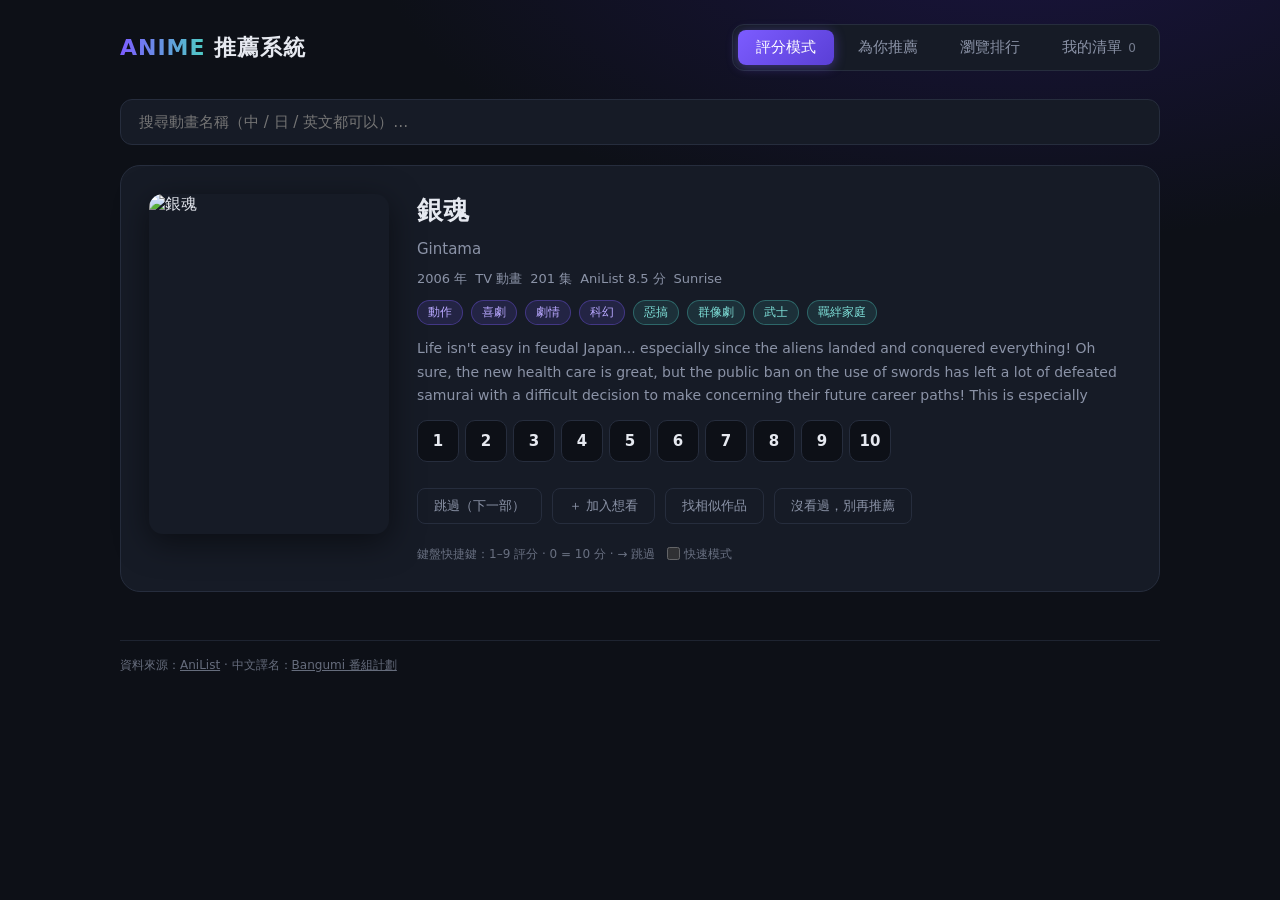
==== anime/index.html @ 68ad514f "頁尾加姊妹作導流 widget Co-Authored-By: Claude Fable 5 <noreply@anthropic.com>" ====
<!doctype html>
<html lang="zh-Hant">
  <head>
    <meta charset="UTF-8" />
    <meta name="viewport" content="width=device-width, initial-scale=1.0" />
    <meta name="theme-color" content="#0d1017" />
    <link rel="manifest" href="manifest.webmanifest" />
    <link rel="icon" type="image/png" href="icon-192.png" />
    <link rel="apple-touch-icon" href="icon-192.png" />
    <title>動畫推薦系統</title>
      <script data-goatcounter="https://wadasiwak.goatcounter.com/count" async src="https://gc.zgo.at/count.js"></script>
    <script type="module" crossorigin src="./assets/index-CmadPZj7.js"></script>
    <link rel="stylesheet" crossorigin href="./assets/index-D77YV8iz.css">
  </head>
  <body>
    <div id="root"></div>
      <script src="https://wadasiwak.github.io/japan-planner/widget.js" data-site="recommenders" defer></script>
  </body>
</html>
---- anime/assets/index-D77YV8iz.css ----
*{box-sizing:border-box;margin:0;padding:0}:root{--bg:#0d1017;--bg-card:#161b26;--bg-card-hover:#1c2333;--border:#262d3d;--text:#e6e9f0;--text-dim:#8b93a7;--accent:#7c5cff;--accent-2:#4ecdc4;--lightningcss-light: ;--lightningcss-dark:initial;color-scheme:dark}html{background:var(--bg)}body{background:radial-gradient(1200px 600px at 80% -10%, #1a1440 0%, var(--bg) 55%);color:var(--text);min-height:100vh;font-family:PingFang TC,Noto Sans TC,Microsoft JhengHei,system-ui,sans-serif}#root{max-width:1080px;margin:0 auto;padding:24px 20px 80px}.app-header{flex-wrap:wrap;justify-content:space-between;align-items:center;gap:16px;margin-bottom:28px;display:flex}.app-title{letter-spacing:1px;font-size:22px;font-weight:700}.app-title span{background:linear-gradient(90deg, var(--accent), var(--accent-2));color:#0000;-webkit-background-clip:text;background-clip:text}.tabs{background:var(--bg-card);border:1px solid var(--border);border-radius:12px;gap:6px;padding:5px;display:flex}.tabs button{color:var(--text-dim);cursor:pointer;background:0 0;border:none;border-radius:8px;padding:8px 18px;font-family:inherit;font-size:15px;transition:all .15s}.tabs button:hover{color:var(--text)}.tabs button.active{background:linear-gradient(135deg, var(--accent), #5a3fd6);color:#fff;box-shadow:0 2px 12px #7c5cff66}.tabs button .badge{opacity:.8;margin-left:6px;font-size:12px}.rate-card{background:var(--bg-card);border:1px solid var(--border);border-radius:20px;gap:28px;padding:28px;animation:.25s fadeIn;display:flex}@keyframes fadeIn{0%{opacity:0;transform:translateY(8px)}to{opacity:1;transform:none}}.rate-card img{object-fit:cover;border-radius:14px;flex-shrink:0;width:240px;height:340px;box-shadow:0 8px 32px #00000080}.rate-card .info{flex-direction:column;gap:12px;min-width:0;display:flex}.rate-card h2{font-size:26px;line-height:1.3}.rate-card .subtitle{color:var(--text-dim);font-size:15px}.meta-row{color:var(--text-dim);flex-wrap:wrap;align-items:center;gap:8px;font-size:13px;display:flex}.chip{color:#b9a8ff;background:#7c5cff24;border:1px solid #7c5cff59;border-radius:999px;padding:3px 10px;font-size:12px;display:inline-block}.chip.teal{color:#7fe0d9;background:#4ecdc41f;border-color:#4ecdc459}.desc{color:var(--text-dim);-webkit-line-clamp:4;-webkit-box-orient:vertical;font-size:14px;line-height:1.7;display:-webkit-box;overflow:hidden}.score-row{flex-wrap:wrap;gap:6px;margin-top:auto;display:flex}.score-row button{border:1px solid var(--border);background:var(--bg);width:42px;height:42px;color:var(--text);cursor:pointer;border-radius:10px;font-family:inherit;font-size:15px;font-weight:600;transition:all .12s}.score-row button:hover{background:var(--score-color,var(--accent));color:#0d1017;border-color:#0000;transform:translateY(-3px)scale(1.08)}.score-row button.selected{background:var(--score-color,var(--accent));color:#0d1017;border-color:#0000}.action-row{gap:10px;margin-top:14px;display:flex}.action-row button{border:1px solid var(--border);color:var(--text-dim);cursor:pointer;background:0 0;border-radius:8px;padding:8px 16px;font-family:inherit;font-size:13px;transition:all .15s}.action-row button:hover{color:var(--text);border-color:var(--text-dim)}.search-wrap{margin-bottom:20px;position:relative}.search-wrap input{background:var(--bg-card);border:1px solid var(--border);width:100%;color:var(--text);border-radius:12px;outline:none;padding:13px 18px;font-family:inherit;font-size:15px;transition:border-color .15s}.search-wrap input:focus{border-color:var(--accent);box-shadow:0 0 0 3px #7c5cff26}.search-results{background:var(--bg-card);border:1px solid var(--border);z-index:20;border-radius:12px;position:absolute;top:calc(100% + 6px);left:0;right:0;overflow:hidden;box-shadow:0 12px 40px #0009}.search-results button{width:100%;color:var(--text);cursor:pointer;text-align:left;background:0 0;border:none;align-items:center;gap:12px;padding:8px 14px;font-family:inherit;font-size:14px;display:flex}.search-results button:hover{background:var(--bg-card-hover)}.search-results img{object-fit:cover;border-radius:6px;flex-shrink:0;width:34px;height:48px}.search-results .sub{color:var(--text-dim);font-size:12px}.search-results .rated-mark{color:var(--accent-2);flex-shrink:0;margin-left:auto;font-size:12px}.grid{grid-template-columns:repeat(auto-fill,minmax(168px,1fr));gap:18px;display:grid}.card{background:var(--bg-card);border:1px solid var(--border);border-radius:14px;flex-direction:column;transition:transform .15s,border-color .15s;display:flex;overflow:hidden}.card:hover{border-color:#3a4460;transform:translateY(-4px)}.card .cover-wrap{position:relative}.card img{aspect-ratio:5/7;object-fit:cover;width:100%;display:block}.card .match{color:#7fe0d9;-webkit-backdrop-filter:blur(4px);backdrop-filter:blur(4px);background:#0d1017d9;border:1px solid #4ecdc480;border-radius:999px;padding:3px 8px;font-size:12px;font-weight:700;position:absolute;top:8px;right:8px}.card .card-body{flex-direction:column;flex:1;gap:8px;padding:10px 12px 12px;display:flex}.card .card-title{-webkit-line-clamp:2;-webkit-box-orient:vertical;font-size:14px;font-weight:600;line-height:1.4;display:-webkit-box;overflow:hidden}.card .reasons{flex-wrap:wrap;gap:4px;display:flex}.card .reasons .chip{padding:2px 8px;font-size:11px}.card .mini-rate{margin-top:auto}.mini-rate select{background:var(--bg);border:1px solid var(--border);width:100%;color:var(--text-dim);cursor:pointer;border-radius:8px;padding:6px 8px;font-family:inherit;font-size:13px}.filter-chips{flex-wrap:wrap;gap:8px;margin-bottom:14px;display:flex}.filter-chips button{border:1px solid var(--border);background:var(--bg-card);color:var(--text-dim);cursor:pointer;border-radius:999px;padding:6px 14px;font-family:inherit;font-size:13px;transition:all .13s}.filter-chips button:hover{color:var(--text);border-color:var(--text-dim)}.filter-chips button.on{background:linear-gradient(135deg, var(--accent), #5a3fd6);color:#fff;border-color:#0000}.result-count{color:var(--text-dim);align-self:center;font-size:13px}.card .rank{color:#b9a8ff;-webkit-backdrop-filter:blur(4px);backdrop-filter:blur(4px);background:#0d1017d9;border:1px solid #7c5cff80;border-radius:999px;padding:3px 8px;font-size:12px;font-weight:700;position:absolute;top:8px;left:8px}.my-score{text-align:center;color:var(--score-color,var(--accent));border:1px solid var(--border);background:var(--bg);border-radius:8px;padding:6px 8px;font-size:13px;font-weight:600}.load-more{text-align:center;margin-top:24px}.load-more button{border:1px solid var(--border);background:var(--bg-card);color:var(--text-dim);cursor:pointer;border-radius:10px;padding:10px 28px;font-family:inherit;font-size:14px}.load-more button:hover{color:var(--text);border-color:var(--accent)}.stats-bar{background:var(--bg-card);border:1px solid var(--border);border-radius:14px;flex-wrap:wrap;align-items:flex-end;gap:24px;margin-bottom:20px;padding:18px 22px;display:flex}.stat .num{background:linear-gradient(90deg, var(--accent), var(--accent-2));color:#0000;-webkit-background-clip:text;background-clip:text;font-size:26px;font-weight:700}.stat .label{color:var(--text-dim);margin-top:2px;font-size:12px}.dist{align-items:flex-end;gap:4px;height:52px;margin-left:auto;display:flex}.dist .bar-col{flex-direction:column;align-items:center;gap:3px;width:20px;display:flex}.dist .bar{background:var(--score-color,var(--accent));border-radius:3px 3px 0 0;width:14px;min-height:2px}.dist .bar-label{color:var(--text-dim);font-size:10px}.list-controls{flex-wrap:wrap;gap:10px;margin-bottom:16px;display:flex}.list-controls button,.list-controls select{border:1px solid var(--border);background:var(--bg-card);color:var(--text-dim);cursor:pointer;border-radius:8px;padding:7px 14px;font-family:inherit;font-size:13px}.list-controls button:hover{color:var(--text)}.my-list{flex-direction:column;gap:10px;display:flex}.list-row{background:var(--bg-card);border:1px solid var(--border);border-radius:12px;align-items:center;gap:14px;padding:10px 16px 10px 10px;display:flex}.list-row img{object-fit:cover;border-radius:8px;flex-shrink:0;width:46px;height:64px}.list-row .titles{min-width:0}.list-row .t1{white-space:nowrap;text-overflow:ellipsis;font-size:15px;font-weight:600;overflow:hidden}.list-row .t2{color:var(--text-dim);white-space:nowrap;text-overflow:ellipsis;font-size:12px;overflow:hidden}.list-row .score-pill{color:var(--score-color,var(--accent));text-align:right;flex-shrink:0;width:60px;margin-left:auto;font-size:17px;font-weight:700}.list-row select,.list-row .del{border:1px solid var(--border);background:var(--bg);color:var(--text-dim);cursor:pointer;border-radius:8px;flex-shrink:0;padding:5px 8px;font-family:inherit;font-size:13px}.list-row .del:hover{color:#ff6b6b;border-color:#ff6b6b}.empty-hint{text-align:center;color:var(--text-dim);padding:60px 0;line-height:2}.cold-start-note{color:#7fe0d9;background:#4ecdc414;border:1px solid #4ecdc44d;border-radius:12px;margin-bottom:20px;padding:14px 18px;font-size:14px}.loading{text-align:center;color:var(--text-dim);padding:80px 0}@media (width<=640px){.rate-card{flex-direction:column}.rate-card img{aspect-ratio:5/7;width:100%;height:auto}}.kbd-hint{color:var(--text-dim);opacity:.7;margin-top:10px;font-size:12px}.data-credit{border-top:1px solid var(--border);color:var(--text-dim);opacity:.7;margin-top:48px;padding-top:16px;font-size:12px}.data-credit a{color:var(--text-dim)}.modal-overlay{-webkit-backdrop-filter:blur(4px);backdrop-filter:blur(4px);z-index:100;background:#06080ccc;justify-content:center;align-items:center;padding:20px;display:flex;position:fixed;inset:0}.modal{background:var(--bg-card);border:1px solid var(--border);border-radius:16px;width:100%;max-width:460px;max-height:92vh;padding:20px;overflow-y:auto}.modal-head{justify-content:space-between;align-items:center;margin-bottom:14px;display:flex}.modal-head h3{font-size:17px}.modal-close{color:var(--text-dim);cursor:pointer;background:0 0;border:none;font-size:16px}.share-canvas{border:1px solid var(--border);border-radius:12px;width:100%;height:auto}.modal-actions{flex-wrap:wrap;gap:8px;margin-top:14px;display:flex}.modal-actions button{border:1px solid var(--border);background:var(--bg);min-width:110px;color:var(--text);cursor:pointer;border-radius:8px;flex:1;padding:10px 12px;font-family:inherit;font-size:13px;transition:all .15s}.modal-actions button:hover{border-color:var(--accent)}.modal-hint{color:var(--text-dim);text-align:center;margin-top:10px;font-size:12px}.shared-head{background:var(--bg-card);border:1px solid var(--border);text-align:center;border-radius:16px;margin-bottom:20px;padding:24px}.shared-head h2{margin-bottom:8px}.shared-head p{color:var(--text-dim);margin-bottom:16px;font-size:14px}.shared-head button{background:linear-gradient(135deg, var(--accent), #5a3fd6);color:#fff;cursor:pointer;border:none;border-radius:10px;padding:12px 28px;font-family:inherit;font-size:15px;font-weight:600;box-shadow:0 2px 12px #7c5cff66}.shared-rank{color:var(--accent-2);text-align:center;flex-shrink:0;width:40px;font-weight:700}.modal-toggle{color:var(--text-dim);cursor:pointer;-webkit-user-select:none;user-select:none;align-items:center;gap:8px;margin-top:12px;font-size:13px;display:flex}.modal-toggle input{accent-color:#7c5cff;width:16px;height:16px}button.chip{cursor:pointer;font-family:inherit;transition:all .12s}button.chip:hover{border-color:var(--accent);color:#fff}button.chip.teal:hover{border-color:var(--accent-2)}.era-chips{margin-top:-4px}.wl-btn{border:1px solid var(--border);background:var(--bg);width:100%;color:var(--text-dim);cursor:pointer;border-radius:8px;margin-bottom:6px;padding:6px 8px;font-family:inherit;font-size:13px;transition:all .13s}.wl-btn:hover{border-color:var(--accent-2);color:var(--text)}.wl-btn.on{color:#7fe0d9;background:#4ecdc414;border-color:#4ecdc480}.card .cover-wrap img,.list-row img{cursor:pointer}.similar-head{background:var(--bg-card);border:1px solid var(--border);border-radius:16px;align-items:center;gap:20px;margin-bottom:20px;padding:20px;display:flex}.similar-head img{object-fit:cover;border-radius:10px;flex-shrink:0;width:90px;height:126px}.similar-info{flex-direction:column;gap:6px;min-width:0;display:flex}.similar-label{color:var(--accent-2);font-size:13px;font-weight:600}.similar-info h2{font-size:20px}.similar-back{border:1px solid var(--border);color:var(--text-dim);cursor:pointer;background:0 0;border-radius:10px;flex-shrink:0;margin-left:auto;padding:10px 18px;font-family:inherit;font-size:14px}.similar-back:hover{color:var(--text);border-color:var(--text-dim)}.taste-card{background:var(--bg-card);border:1px solid var(--border);border-radius:14px;margin-bottom:20px;padding:16px 20px}.taste-title{color:var(--text-dim);margin-bottom:12px;font-size:13px}.taste-rows{grid-template-columns:repeat(auto-fill,minmax(240px,1fr));gap:8px 24px;display:grid}.taste-row{cursor:pointer;background:0 0;border:none;align-items:center;gap:10px;padding:2px 0;font-family:inherit;display:flex}.taste-label{color:var(--text);text-align:left;white-space:nowrap;text-overflow:ellipsis;flex-shrink:0;width:90px;font-size:13px;overflow:hidden}.taste-row:hover .taste-label{color:#b9a8ff}.taste-bar-track{background:var(--bg);border-radius:4px;flex:1;height:8px;overflow:hidden}.taste-bar{background:linear-gradient(90deg, var(--accent), var(--accent-2));border-radius:4px;height:100%;display:block}.seg{background:var(--bg-card);border:1px solid var(--border);border-radius:8px;gap:4px;padding:3px;display:flex}.seg button{color:var(--text-dim);cursor:pointer;background:0 0;border:none;border-radius:6px;padding:5px 12px;font-family:inherit;font-size:13px}.seg button.on{background:var(--accent);color:#fff}.quick-row{flex-wrap:wrap;gap:10px;margin-top:auto;display:flex}.quick-row button{border:1px solid var(--border);background:var(--bg);min-width:80px;color:var(--text);cursor:pointer;border-radius:12px;flex:1;padding:14px 8px;font-family:inherit;font-size:16px;font-weight:600;transition:all .12s}.quick-row button:hover{background:var(--score-color,var(--accent));color:#0d1017;border-color:#0000;transform:translateY(-3px)}.quick-score{opacity:.7;margin-top:2px;font-size:12px;font-weight:400;display:block}.quick-toggle{cursor:pointer;-webkit-user-select:none;user-select:none;margin-left:12px}.quick-toggle input{accent-color:#7c5cff;vertical-align:-2px;margin-right:4px}.hide-seen{color:var(--text-dim);cursor:pointer;-webkit-user-select:none;user-select:none;align-items:center;gap:6px;font-size:13px;display:flex}.hide-seen input{accent-color:#7c5cff}.compare-note b{color:var(--accent-2)}.mine-pill{color:var(--score-color,var(--accent));border:1px solid var(--border);border-radius:999px;flex-shrink:0;padding:3px 10px;font-size:13px;font-weight:600}.pick-grid{grid-template-columns:repeat(auto-fill,minmax(72px,1fr));gap:8px;max-height:46vh;padding:2px;display:grid;overflow-y:auto}.pick-item{border:2px solid var(--border);background:var(--bg);cursor:pointer;aspect-ratio:3/4;opacity:.55;border-radius:10px;padding:0;transition:all .12s;position:relative;overflow:hidden}.pick-item img{object-fit:cover;width:100%;height:100%;display:block}.pick-item:hover{opacity:.85}.pick-item.on{border-color:var(--accent-2);opacity:1}.pick-badge{background:var(--accent-2);color:#0d1017;border-radius:50%;justify-content:center;align-items:center;width:20px;height:20px;font-size:12px;font-weight:700;display:flex;position:absolute;top:4px;left:4px}.pick-score{color:var(--score-color,var(--accent));background:#0d1017d9;border-radius:6px;padding:1px 6px;font-size:11px;font-weight:700;position:absolute;bottom:4px;right:4px}.pick-go{background:linear-gradient(135deg, var(--accent), #5a3fd6)!important;color:#fff!important;border:none!important}.pick-go:disabled{opacity:.4;cursor:not-allowed}.pick-back{color:var(--text-dim);cursor:pointer;text-align:left;background:0 0;border:none;margin-bottom:8px;padding:0;font-family:inherit;display:block}.pick-back:hover{color:var(--text)}
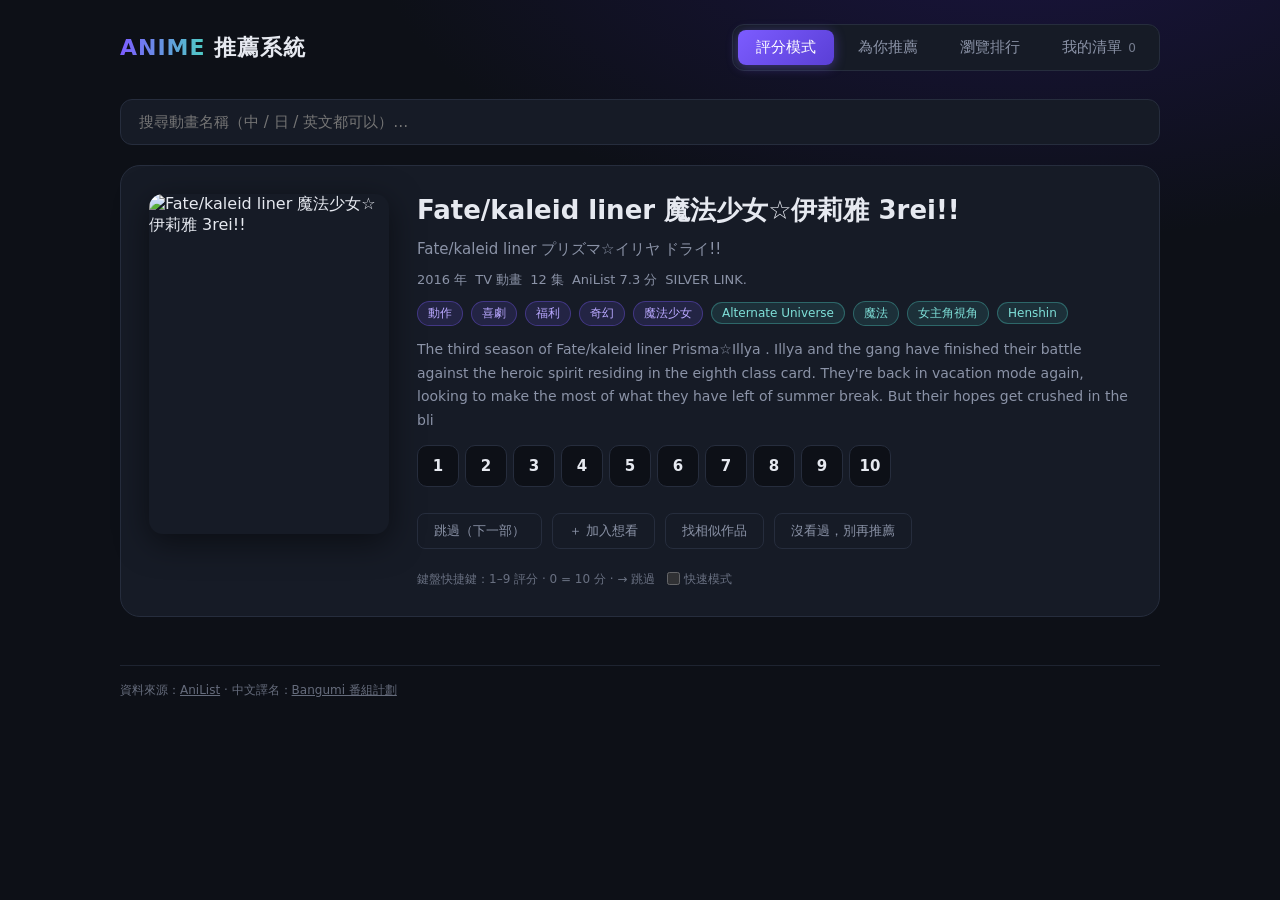
==== commit 8aca1a97: "導流 widget:首頁放進版面槽位、四個子站獨立 id Co-Authored-By: Claude Fable 5 <noreply@anthropic.com>" ====
--- a/anime/index.html
+++ b/anime/index.html
@@ -14,6 +14,6 @@
   </head>
   <body>
     <div id="root"></div>
-      <script src="https://wadasiwak.github.io/japan-planner/widget.js" data-site="recommenders" defer></script>
+      <script src="https://wadasiwak.github.io/japan-planner/widget.js" data-site="rec-anime" defer></script>
   </body>
 </html>
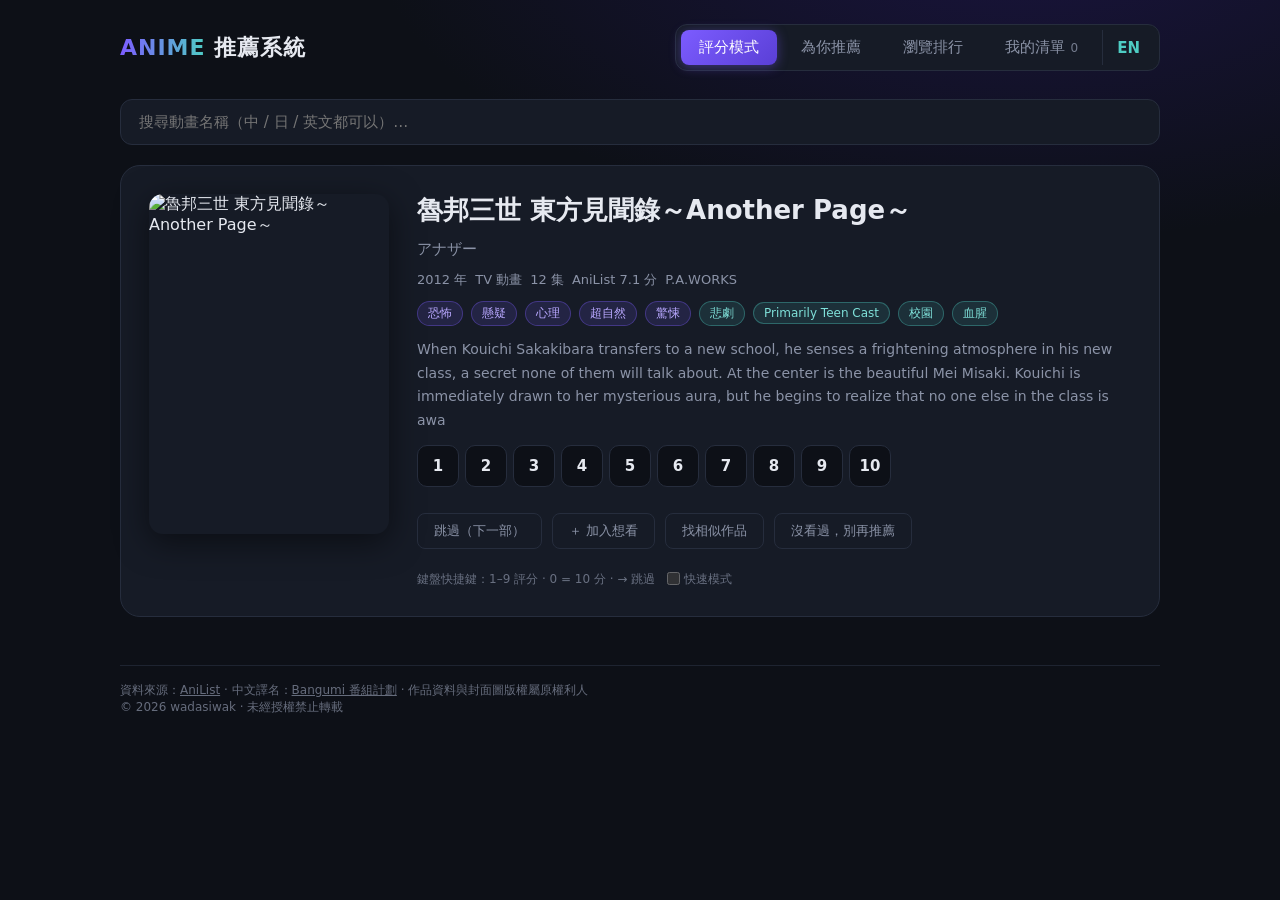
==== commit 4af646ae: "Redeploy 2026-07-10" ====
--- a/anime/index.html
+++ b/anime/index.html
@@ -4,13 +4,14 @@
     <meta charset="UTF-8" />
     <meta name="viewport" content="width=device-width, initial-scale=1.0" />
     <meta name="theme-color" content="#0d1017" />
+    <meta name="copyright" content="© 2026 wadasiwak. All rights reserved." />
     <link rel="manifest" href="manifest.webmanifest" />
     <link rel="icon" type="image/png" href="icon-192.png" />
     <link rel="apple-touch-icon" href="icon-192.png" />
     <title>動畫推薦系統</title>
       <script data-goatcounter="https://wadasiwak.goatcounter.com/count" async src="https://gc.zgo.at/count.js"></script>
-    <script type="module" crossorigin src="./assets/index-CmadPZj7.js"></script>
-    <link rel="stylesheet" crossorigin href="./assets/index-D77YV8iz.css">
+    <script type="module" crossorigin src="./assets/index-X4snjH_G.js"></script>
+    <link rel="stylesheet" crossorigin href="./assets/index-j71pB5Iz.css">
   </head>
   <body>
     <div id="root"></div>
--- a/anime/assets/index-j71pB5Iz.css
+++ b/anime/assets/index-j71pB5Iz.css
@@ -0,0 +1 @@
+*{box-sizing:border-box;margin:0;padding:0}:root{--bg:#0d1017;--bg-card:#161b26;--bg-card-hover:#1c2333;--border:#262d3d;--text:#e6e9f0;--text-dim:#8b93a7;--accent:#7c5cff;--accent-2:#4ecdc4;--lightningcss-light: ;--lightningcss-dark:initial;color-scheme:dark}html{background:var(--bg)}body{background:radial-gradient(1200px 600px at 80% -10%, #1a1440 0%, var(--bg) 55%);color:var(--text);min-height:100vh;font-family:PingFang TC,Noto Sans TC,Microsoft JhengHei,system-ui,sans-serif}#root{max-width:1080px;margin:0 auto;padding:24px 20px 80px}.app-header{flex-wrap:wrap;justify-content:space-between;align-items:center;gap:16px;margin-bottom:28px;display:flex}.app-title{letter-spacing:1px;font-size:22px;font-weight:700}.app-title span{background:linear-gradient(90deg, var(--accent), var(--accent-2));color:#0000;-webkit-background-clip:text;background-clip:text}.tabs{background:var(--bg-card);border:1px solid var(--border);border-radius:12px;gap:6px;padding:5px;display:flex}.tabs button{color:var(--text-dim);cursor:pointer;background:0 0;border:none;border-radius:8px;padding:8px 18px;font-family:inherit;font-size:15px;transition:all .15s}.tabs button:hover{color:var(--text)}.tabs button.active{background:linear-gradient(135deg, var(--accent), #5a3fd6);color:#fff;box-shadow:0 2px 12px #7c5cff66}.tabs button .badge{opacity:.8;margin-left:6px;font-size:12px}.tabs button.lang-toggle{border-left:1px solid var(--border);color:var(--accent-2,var(--accent));border-radius:0 8px 8px 0;padding:8px 14px;font-weight:700}.rate-card{background:var(--bg-card);border:1px solid var(--border);border-radius:20px;gap:28px;padding:28px;animation:.25s fadeIn;display:flex}@keyframes fadeIn{0%{opacity:0;transform:translateY(8px)}to{opacity:1;transform:none}}.rate-card img{object-fit:cover;border-radius:14px;flex-shrink:0;width:240px;height:340px;box-shadow:0 8px 32px #00000080}.rate-card .info{flex-direction:column;gap:12px;min-width:0;display:flex}.rate-card h2{font-size:26px;line-height:1.3}.rate-card .subtitle{color:var(--text-dim);font-size:15px}.meta-row{color:var(--text-dim);flex-wrap:wrap;align-items:center;gap:8px;font-size:13px;display:flex}.chip{color:#b9a8ff;background:#7c5cff24;border:1px solid #7c5cff59;border-radius:999px;padding:3px 10px;font-size:12px;display:inline-block}.chip.teal{color:#7fe0d9;background:#4ecdc41f;border-color:#4ecdc459}.desc{color:var(--text-dim);-webkit-line-clamp:4;-webkit-box-orient:vertical;font-size:14px;line-height:1.7;display:-webkit-box;overflow:hidden}.score-row{flex-wrap:wrap;gap:6px;margin-top:auto;display:flex}.score-row button{border:1px solid var(--border);background:var(--bg);width:42px;height:42px;color:var(--text);cursor:pointer;border-radius:10px;font-family:inherit;font-size:15px;font-weight:600;transition:all .12s}.score-row button:hover{background:var(--score-color,var(--accent));color:#0d1017;border-color:#0000;transform:translateY(-3px)scale(1.08)}.score-row button.selected{background:var(--score-color,var(--accent));color:#0d1017;border-color:#0000}.action-row{gap:10px;margin-top:14px;display:flex}.action-row button{border:1px solid var(--border);color:var(--text-dim);cursor:pointer;background:0 0;border-radius:8px;padding:8px 16px;font-family:inherit;font-size:13px;transition:all .15s}.action-row button:hover{color:var(--text);border-color:var(--text-dim)}.search-wrap{margin-bottom:20px;position:relative}.search-wrap input{background:var(--bg-card);border:1px solid var(--border);width:100%;color:var(--text);border-radius:12px;outline:none;padding:13px 18px;font-family:inherit;font-size:15px;transition:border-color .15s}.search-wrap input:focus{border-color:var(--accent);box-shadow:0 0 0 3px #7c5cff26}.search-results{background:var(--bg-card);border:1px solid var(--border);z-index:20;border-radius:12px;position:absolute;top:calc(100% + 6px);left:0;right:0;overflow:hidden;box-shadow:0 12px 40px #0009}.search-results button{width:100%;color:var(--text);cursor:pointer;text-align:left;background:0 0;border:none;align-items:center;gap:12px;padding:8px 14px;font-family:inherit;font-size:14px;display:flex}.search-results button:hover{background:var(--bg-card-hover)}.search-results img{object-fit:cover;border-radius:6px;flex-shrink:0;width:34px;height:48px}.search-results .sub{color:var(--text-dim);font-size:12px}.search-results .rated-mark{color:var(--accent-2);flex-shrink:0;margin-left:auto;font-size:12px}.grid{grid-template-columns:repeat(auto-fill,minmax(168px,1fr));gap:18px;display:grid}.card{background:var(--bg-card);border:1px solid var(--border);border-radius:14px;flex-direction:column;transition:transform .15s,border-color .15s;display:flex;overflow:hidden}.card:hover{border-color:#3a4460;transform:translateY(-4px)}.card .cover-wrap{position:relative}.card img{aspect-ratio:5/7;object-fit:cover;width:100%;display:block}.card .match{color:#7fe0d9;-webkit-backdrop-filter:blur(4px);backdrop-filter:blur(4px);background:#0d1017d9;border:1px solid #4ecdc480;border-radius:999px;padding:3px 8px;font-size:12px;font-weight:700;position:absolute;top:8px;right:8px}.card .card-body{flex-direction:column;flex:1;gap:8px;padding:10px 12px 12px;display:flex}.card .card-title{-webkit-line-clamp:2;-webkit-box-orient:vertical;font-size:14px;font-weight:600;line-height:1.4;display:-webkit-box;overflow:hidden}.card .reasons{flex-wrap:wrap;gap:4px;display:flex}.card .reasons .chip{padding:2px 8px;font-size:11px}.card .mini-rate{margin-top:auto}.mini-rate select{background:var(--bg);border:1px solid var(--border);width:100%;color:var(--text-dim);cursor:pointer;border-radius:8px;padding:6px 8px;font-family:inherit;font-size:13px}.filter-chips{flex-wrap:wrap;gap:8px;margin-bottom:14px;display:flex}.filter-chips button{border:1px solid var(--border);background:var(--bg-card);color:var(--text-dim);cursor:pointer;border-radius:999px;padding:6px 14px;font-family:inherit;font-size:13px;transition:all .13s}.filter-chips button:hover{color:var(--text);border-color:var(--text-dim)}.filter-chips button.on{background:linear-gradient(135deg, var(--accent), #5a3fd6);color:#fff;border-color:#0000}.result-count{color:var(--text-dim);align-self:center;font-size:13px}.card .rank{color:#b9a8ff;-webkit-backdrop-filter:blur(4px);backdrop-filter:blur(4px);background:#0d1017d9;border:1px solid #7c5cff80;border-radius:999px;padding:3px 8px;font-size:12px;font-weight:700;position:absolute;top:8px;left:8px}.my-score{text-align:center;color:var(--score-color,var(--accent));border:1px solid var(--border);background:var(--bg);border-radius:8px;padding:6px 8px;font-size:13px;font-weight:600}.load-more{text-align:center;margin-top:24px}.load-more button{border:1px solid var(--border);background:var(--bg-card);color:var(--text-dim);cursor:pointer;border-radius:10px;padding:10px 28px;font-family:inherit;font-size:14px}.load-more button:hover{color:var(--text);border-color:var(--accent)}.stats-bar{background:var(--bg-card);border:1px solid var(--border);border-radius:14px;flex-wrap:wrap;align-items:flex-end;gap:24px;margin-bottom:20px;padding:18px 22px;display:flex}.stat .num{background:linear-gradient(90deg, var(--accent), var(--accent-2));color:#0000;-webkit-background-clip:text;background-clip:text;font-size:26px;font-weight:700}.stat .label{color:var(--text-dim);margin-top:2px;font-size:12px}.dist{align-items:flex-end;gap:4px;height:52px;margin-left:auto;display:flex}.dist .bar-col{flex-direction:column;align-items:center;gap:3px;width:20px;display:flex}.dist .bar{background:var(--score-color,var(--accent));border-radius:3px 3px 0 0;width:14px;min-height:2px}.dist .bar-label{color:var(--text-dim);font-size:10px}.list-controls{flex-wrap:wrap;gap:10px;margin-bottom:16px;display:flex}.list-controls button,.list-controls select{border:1px solid var(--border);background:var(--bg-card);color:var(--text-dim);cursor:pointer;border-radius:8px;padding:7px 14px;font-family:inherit;font-size:13px}.list-controls button:hover{color:var(--text)}.my-list{flex-direction:column;gap:10px;display:flex}.list-row{background:var(--bg-card);border:1px solid var(--border);border-radius:12px;align-items:center;gap:14px;padding:10px 16px 10px 10px;display:flex}.list-row img{object-fit:cover;border-radius:8px;flex-shrink:0;width:46px;height:64px}.list-row .titles{min-width:0}.list-row .t1{white-space:nowrap;text-overflow:ellipsis;font-size:15px;font-weight:600;overflow:hidden}.list-row .t2{color:var(--text-dim);white-space:nowrap;text-overflow:ellipsis;font-size:12px;overflow:hidden}.list-row .score-pill{color:var(--score-color,var(--accent));text-align:right;flex-shrink:0;width:60px;margin-left:auto;font-size:17px;font-weight:700}.list-row select,.list-row .del{border:1px solid var(--border);background:var(--bg);color:var(--text-dim);cursor:pointer;border-radius:8px;flex-shrink:0;padding:5px 8px;font-family:inherit;font-size:13px}.list-row .del:hover{color:#ff6b6b;border-color:#ff6b6b}.empty-hint{text-align:center;color:var(--text-dim);padding:60px 0;line-height:2}.cold-start-note{color:#7fe0d9;background:#4ecdc414;border:1px solid #4ecdc44d;border-radius:12px;margin-bottom:20px;padding:14px 18px;font-size:14px}.loading{text-align:center;color:var(--text-dim);padding:80px 0}@media (width<=640px){.rate-card{flex-direction:column}.rate-card img{aspect-ratio:5/7;width:100%;height:auto}}.kbd-hint{color:var(--text-dim);opacity:.7;margin-top:10px;font-size:12px}.data-credit{border-top:1px solid var(--border);color:var(--text-dim);opacity:.7;margin-top:48px;padding-top:16px;font-size:12px}.data-credit a{color:var(--text-dim)}.modal-overlay{-webkit-backdrop-filter:blur(4px);backdrop-filter:blur(4px);z-index:100;background:#06080ccc;justify-content:center;align-items:center;padding:20px;display:flex;position:fixed;inset:0}.modal{background:var(--bg-card);border:1px solid var(--border);border-radius:16px;width:100%;max-width:460px;max-height:92vh;padding:20px;overflow-y:auto}.modal-head{justify-content:space-between;align-items:center;margin-bottom:14px;display:flex}.modal-head h3{font-size:17px}.modal-close{color:var(--text-dim);cursor:pointer;background:0 0;border:none;font-size:16px}.share-canvas{border:1px solid var(--border);border-radius:12px;width:100%;height:auto}.modal-actions{flex-wrap:wrap;gap:8px;margin-top:14px;display:flex}.modal-actions button{border:1px solid var(--border);background:var(--bg);min-width:110px;color:var(--text);cursor:pointer;border-radius:8px;flex:1;padding:10px 12px;font-family:inherit;font-size:13px;transition:all .15s}.modal-actions button:hover{border-color:var(--accent)}.modal-hint{color:var(--text-dim);text-align:center;margin-top:10px;font-size:12px}.shared-head{background:var(--bg-card);border:1px solid var(--border);text-align:center;border-radius:16px;margin-bottom:20px;padding:24px}.shared-head h2{margin-bottom:8px}.shared-head p{color:var(--text-dim);margin-bottom:16px;font-size:14px}.shared-head button{background:linear-gradient(135deg, var(--accent), #5a3fd6);color:#fff;cursor:pointer;border:none;border-radius:10px;padding:12px 28px;font-family:inherit;font-size:15px;font-weight:600;box-shadow:0 2px 12px #7c5cff66}.shared-rank{color:var(--accent-2);text-align:center;flex-shrink:0;width:40px;font-weight:700}.modal-toggle{color:var(--text-dim);cursor:pointer;-webkit-user-select:none;user-select:none;align-items:center;gap:8px;margin-top:12px;font-size:13px;display:flex}.modal-toggle input{accent-color:#7c5cff;width:16px;height:16px}button.chip{cursor:pointer;font-family:inherit;transition:all .12s}button.chip:hover{border-color:var(--accent);color:#fff}button.chip.teal:hover{border-color:var(--accent-2)}.era-chips{margin-top:-4px}.wl-btn{border:1px solid var(--border);background:var(--bg);width:100%;color:var(--text-dim);cursor:pointer;border-radius:8px;margin-bottom:6px;padding:6px 8px;font-family:inherit;font-size:13px;transition:all .13s}.wl-btn:hover{border-color:var(--accent-2);color:var(--text)}.wl-btn.on{color:#7fe0d9;background:#4ecdc414;border-color:#4ecdc480}.card .cover-wrap img,.list-row img{cursor:pointer}.similar-head{background:var(--bg-card);border:1px solid var(--border);border-radius:16px;align-items:center;gap:20px;margin-bottom:20px;padding:20px;display:flex}.similar-head img{object-fit:cover;border-radius:10px;flex-shrink:0;width:90px;height:126px}.similar-info{flex-direction:column;gap:6px;min-width:0;display:flex}.similar-label{color:var(--accent-2);font-size:13px;font-weight:600}.similar-info h2{font-size:20px}.similar-back{border:1px solid var(--border);color:var(--text-dim);cursor:pointer;background:0 0;border-radius:10px;flex-shrink:0;margin-left:auto;padding:10px 18px;font-family:inherit;font-size:14px}.similar-back:hover{color:var(--text);border-color:var(--text-dim)}.taste-card{background:var(--bg-card);border:1px solid var(--border);border-radius:14px;margin-bottom:20px;padding:16px 20px}.taste-title{color:var(--text-dim);margin-bottom:12px;font-size:13px}.taste-rows{grid-template-columns:repeat(auto-fill,minmax(240px,1fr));gap:8px 24px;display:grid}.taste-row{cursor:pointer;background:0 0;border:none;align-items:center;gap:10px;padding:2px 0;font-family:inherit;display:flex}.taste-label{color:var(--text);text-align:left;white-space:nowrap;text-overflow:ellipsis;flex-shrink:0;width:90px;font-size:13px;overflow:hidden}.taste-row:hover .taste-label{color:#b9a8ff}.taste-bar-track{background:var(--bg);border-radius:4px;flex:1;height:8px;overflow:hidden}.taste-bar{background:linear-gradient(90deg, var(--accent), var(--accent-2));border-radius:4px;height:100%;display:block}.seg{background:var(--bg-card);border:1px solid var(--border);border-radius:8px;gap:4px;padding:3px;display:flex}.seg button{color:var(--text-dim);cursor:pointer;background:0 0;border:none;border-radius:6px;padding:5px 12px;font-family:inherit;font-size:13px}.seg button.on{background:var(--accent);color:#fff}.quick-row{flex-wrap:wrap;gap:10px;margin-top:auto;display:flex}.quick-row button{border:1px solid var(--border);background:var(--bg);min-width:80px;color:var(--text);cursor:pointer;border-radius:12px;flex:1;padding:14px 8px;font-family:inherit;font-size:16px;font-weight:600;transition:all .12s}.quick-row button:hover{background:var(--score-color,var(--accent));color:#0d1017;border-color:#0000;transform:translateY(-3px)}.quick-score{opacity:.7;margin-top:2px;font-size:12px;font-weight:400;display:block}.quick-toggle{cursor:pointer;-webkit-user-select:none;user-select:none;margin-left:12px}.quick-toggle input{accent-color:#7c5cff;vertical-align:-2px;margin-right:4px}.hide-seen{color:var(--text-dim);cursor:pointer;-webkit-user-select:none;user-select:none;align-items:center;gap:6px;font-size:13px;display:flex}.hide-seen input{accent-color:#7c5cff}.compare-note b{color:var(--accent-2)}.mine-pill{color:var(--score-color,var(--accent));border:1px solid var(--border);border-radius:999px;flex-shrink:0;padding:3px 10px;font-size:13px;font-weight:600}.pick-grid{grid-template-columns:repeat(auto-fill,minmax(72px,1fr));gap:8px;max-height:46vh;padding:2px;display:grid;overflow-y:auto}.pick-item{border:2px solid var(--border);background:var(--bg);cursor:pointer;aspect-ratio:3/4;opacity:.55;border-radius:10px;padding:0;transition:all .12s;position:relative;overflow:hidden}.pick-item img{object-fit:cover;width:100%;height:100%;display:block}.pick-item:hover{opacity:.85}.pick-item.on{border-color:var(--accent-2);opacity:1}.pick-badge{background:var(--accent-2);color:#0d1017;border-radius:50%;justify-content:center;align-items:center;width:20px;height:20px;font-size:12px;font-weight:700;display:flex;position:absolute;top:4px;left:4px}.pick-score{color:var(--score-color,var(--accent));background:#0d1017d9;border-radius:6px;padding:1px 6px;font-size:11px;font-weight:700;position:absolute;bottom:4px;right:4px}.pick-go{background:linear-gradient(135deg, var(--accent), #5a3fd6)!important;color:#fff!important;border:none!important}.pick-go:disabled{opacity:.4;cursor:not-allowed}.pick-back{color:var(--text-dim);cursor:pointer;text-align:left;background:0 0;border:none;margin-bottom:8px;padding:0;font-family:inherit;display:block}.pick-back:hover{color:var(--text)}
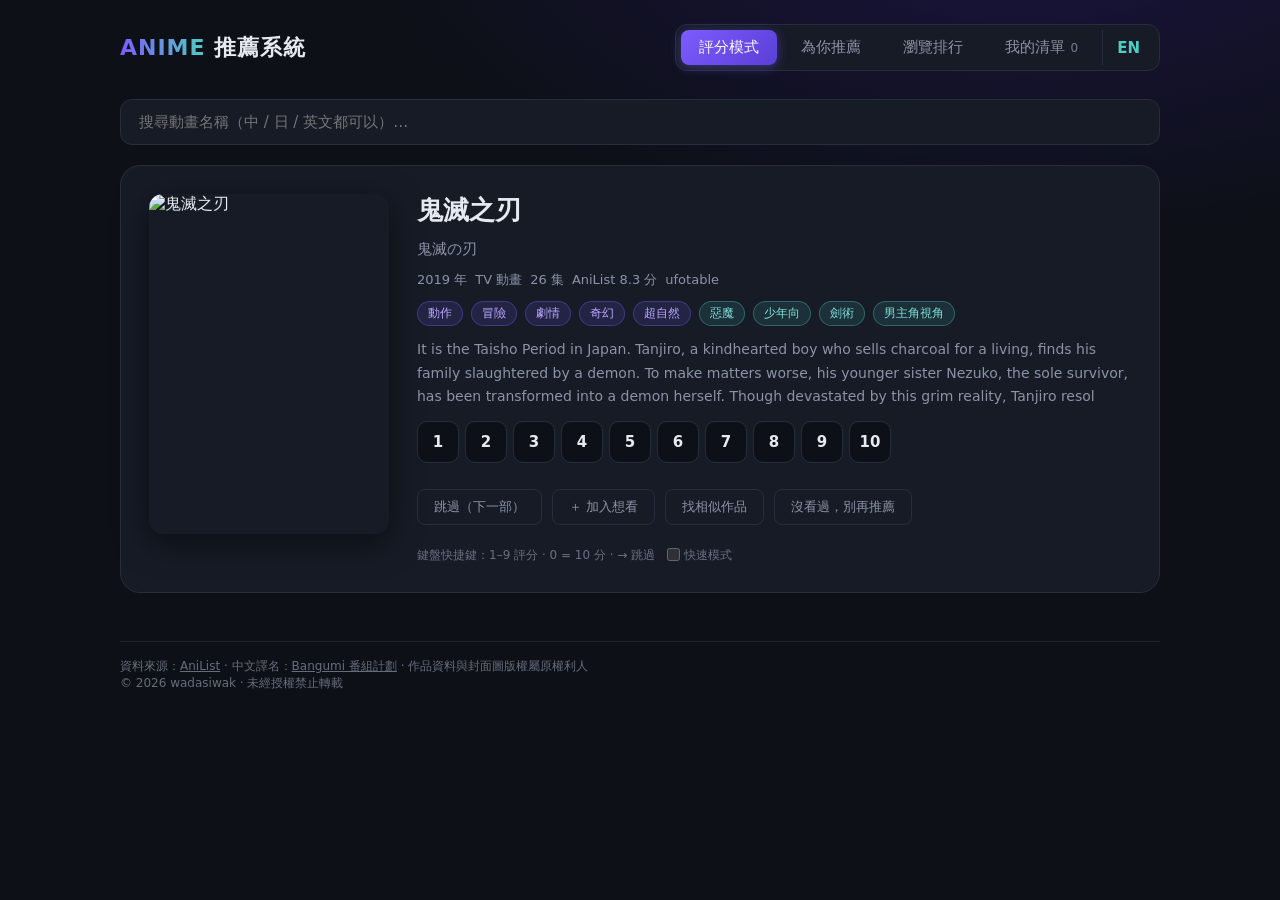
==== commit 8eae9b71: "Redeploy 2026-07-10" ====
--- a/anime/index.html
+++ b/anime/index.html
@@ -15,6 +15,6 @@
   </head>
   <body>
     <div id="root"></div>
-      <script src="https://wadasiwak.github.io/japan-planner/widget.js" data-site="rec-anime" defer></script>
+    <script src="https://wadasiwak.github.io/japan-planner/widget.js" data-site="rec-anime" defer></script>
   </body>
 </html>
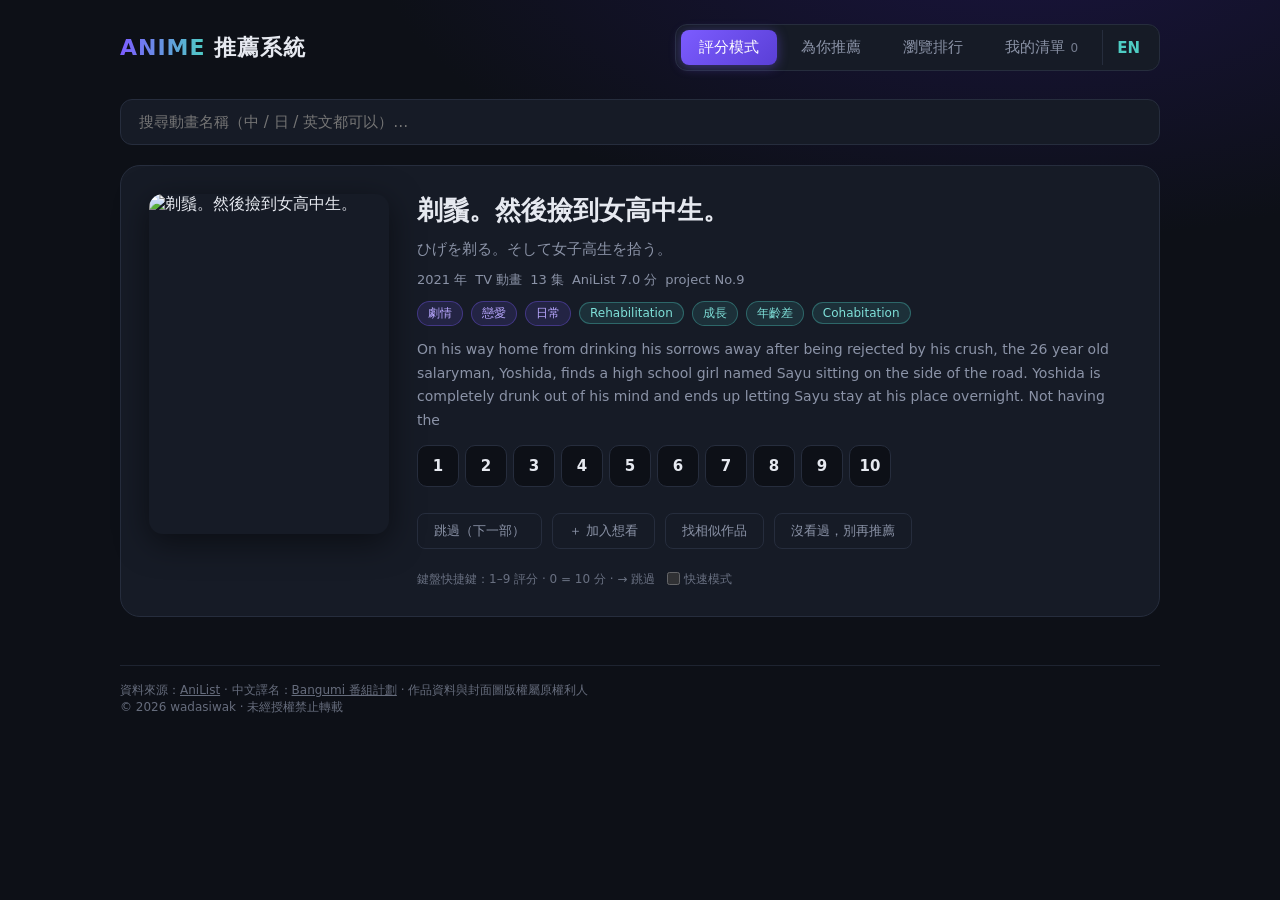
==== commit d216ea23: "Redeploy 2026-07-11" ====
--- a/anime/index.html
+++ b/anime/index.html
@@ -10,7 +10,7 @@
     <link rel="apple-touch-icon" href="icon-192.png" />
     <title>動畫推薦系統</title>
       <script data-goatcounter="https://wadasiwak.goatcounter.com/count" async src="https://gc.zgo.at/count.js"></script>
-    <script type="module" crossorigin src="./assets/index-X4snjH_G.js"></script>
+    <script type="module" crossorigin src="./assets/index-CddwiOyC.js"></script>
     <link rel="stylesheet" crossorigin href="./assets/index-j71pB5Iz.css">
   </head>
   <body>
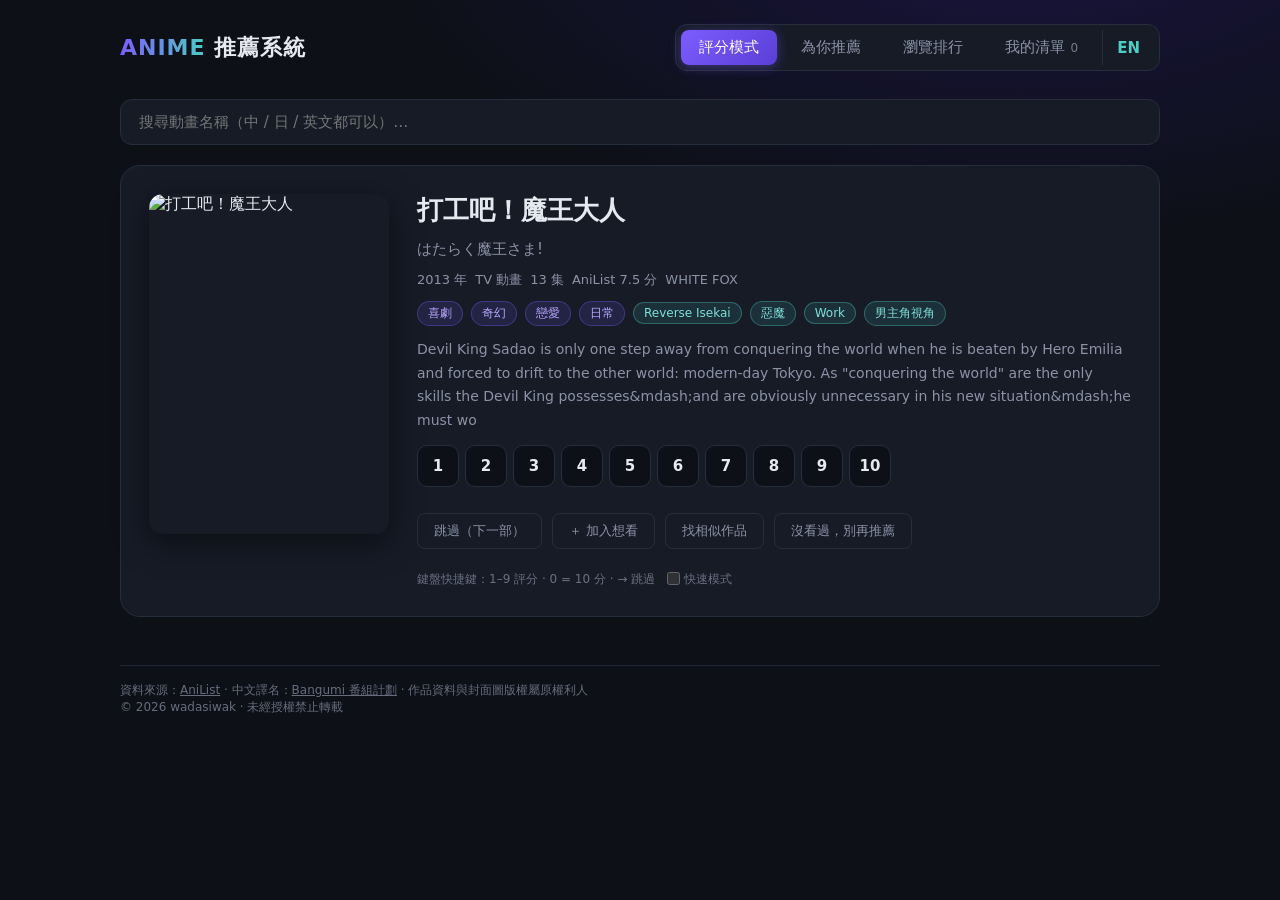
==== commit 3bfbe022: "Redeploy 2026-07-11" ====
--- a/anime/index.html
+++ b/anime/index.html
@@ -10,7 +10,7 @@
     <link rel="apple-touch-icon" href="icon-192.png" />
     <title>動畫推薦系統</title>
       <script data-goatcounter="https://wadasiwak.goatcounter.com/count" async src="https://gc.zgo.at/count.js"></script>
-    <script type="module" crossorigin src="./assets/index-CddwiOyC.js"></script>
+    <script type="module" crossorigin src="./assets/index-DFA3n7rW.js"></script>
     <link rel="stylesheet" crossorigin href="./assets/index-j71pB5Iz.css">
   </head>
   <body>
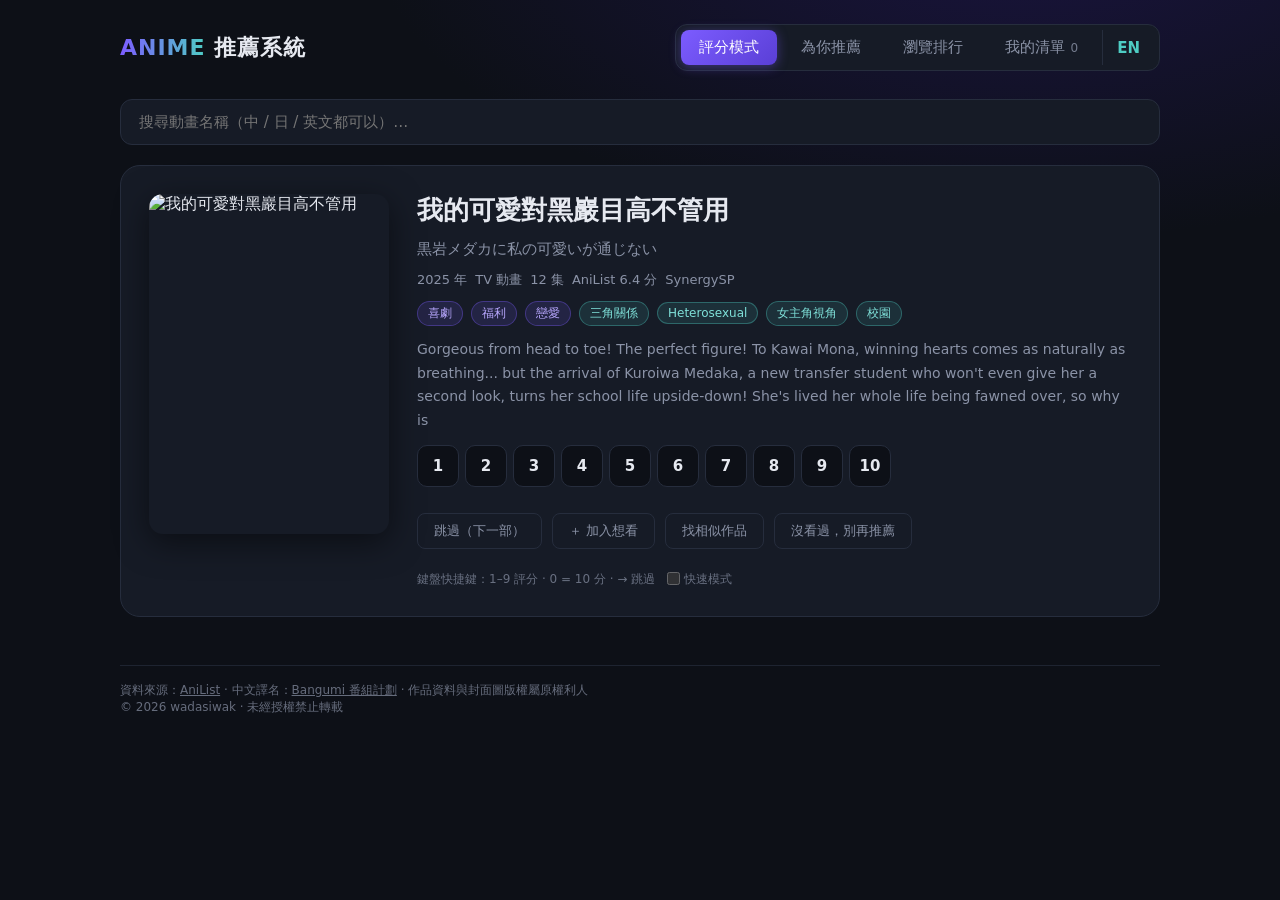
==== commit e39c4012: "Redeploy 2026-07-11" ====
--- a/anime/index.html
+++ b/anime/index.html
@@ -10,7 +10,7 @@
     <link rel="apple-touch-icon" href="icon-192.png" />
     <title>動畫推薦系統</title>
       <script data-goatcounter="https://wadasiwak.goatcounter.com/count" async src="https://gc.zgo.at/count.js"></script>
-    <script type="module" crossorigin src="./assets/index-DFA3n7rW.js"></script>
+    <script type="module" crossorigin src="./assets/index-Dkk9qQIE.js"></script>
     <link rel="stylesheet" crossorigin href="./assets/index-j71pB5Iz.css">
   </head>
   <body>
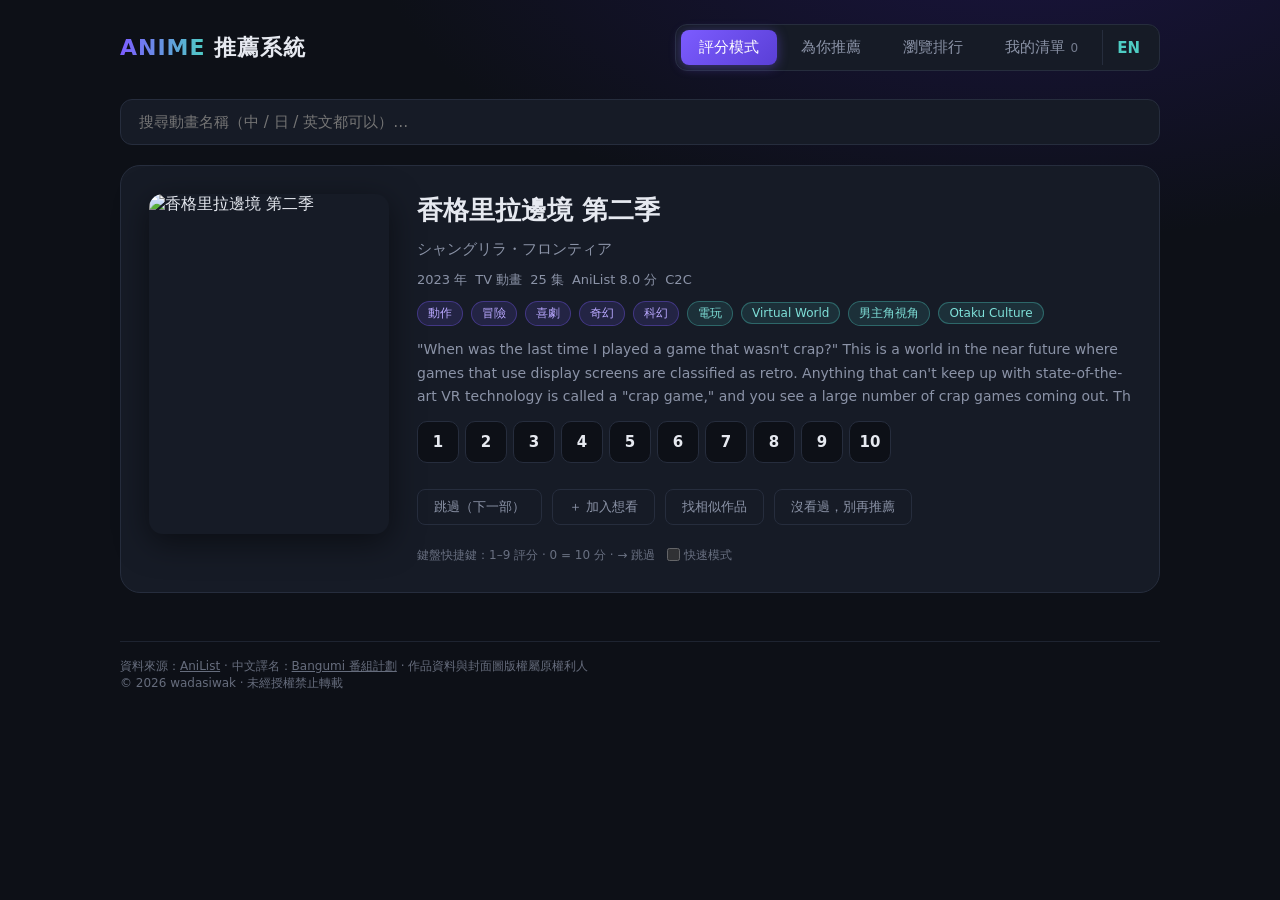
==== commit 7ead28e1: "Redeploy 2026-07-11" ====
--- a/anime/index.html
+++ b/anime/index.html
@@ -10,7 +10,7 @@
     <link rel="apple-touch-icon" href="icon-192.png" />
     <title>動畫推薦系統</title>
       <script data-goatcounter="https://wadasiwak.goatcounter.com/count" async src="https://gc.zgo.at/count.js"></script>
-    <script type="module" crossorigin src="./assets/index-Dkk9qQIE.js"></script>
+    <script type="module" crossorigin src="./assets/index-C8igXkVc.js"></script>
     <link rel="stylesheet" crossorigin href="./assets/index-j71pB5Iz.css">
   </head>
   <body>
